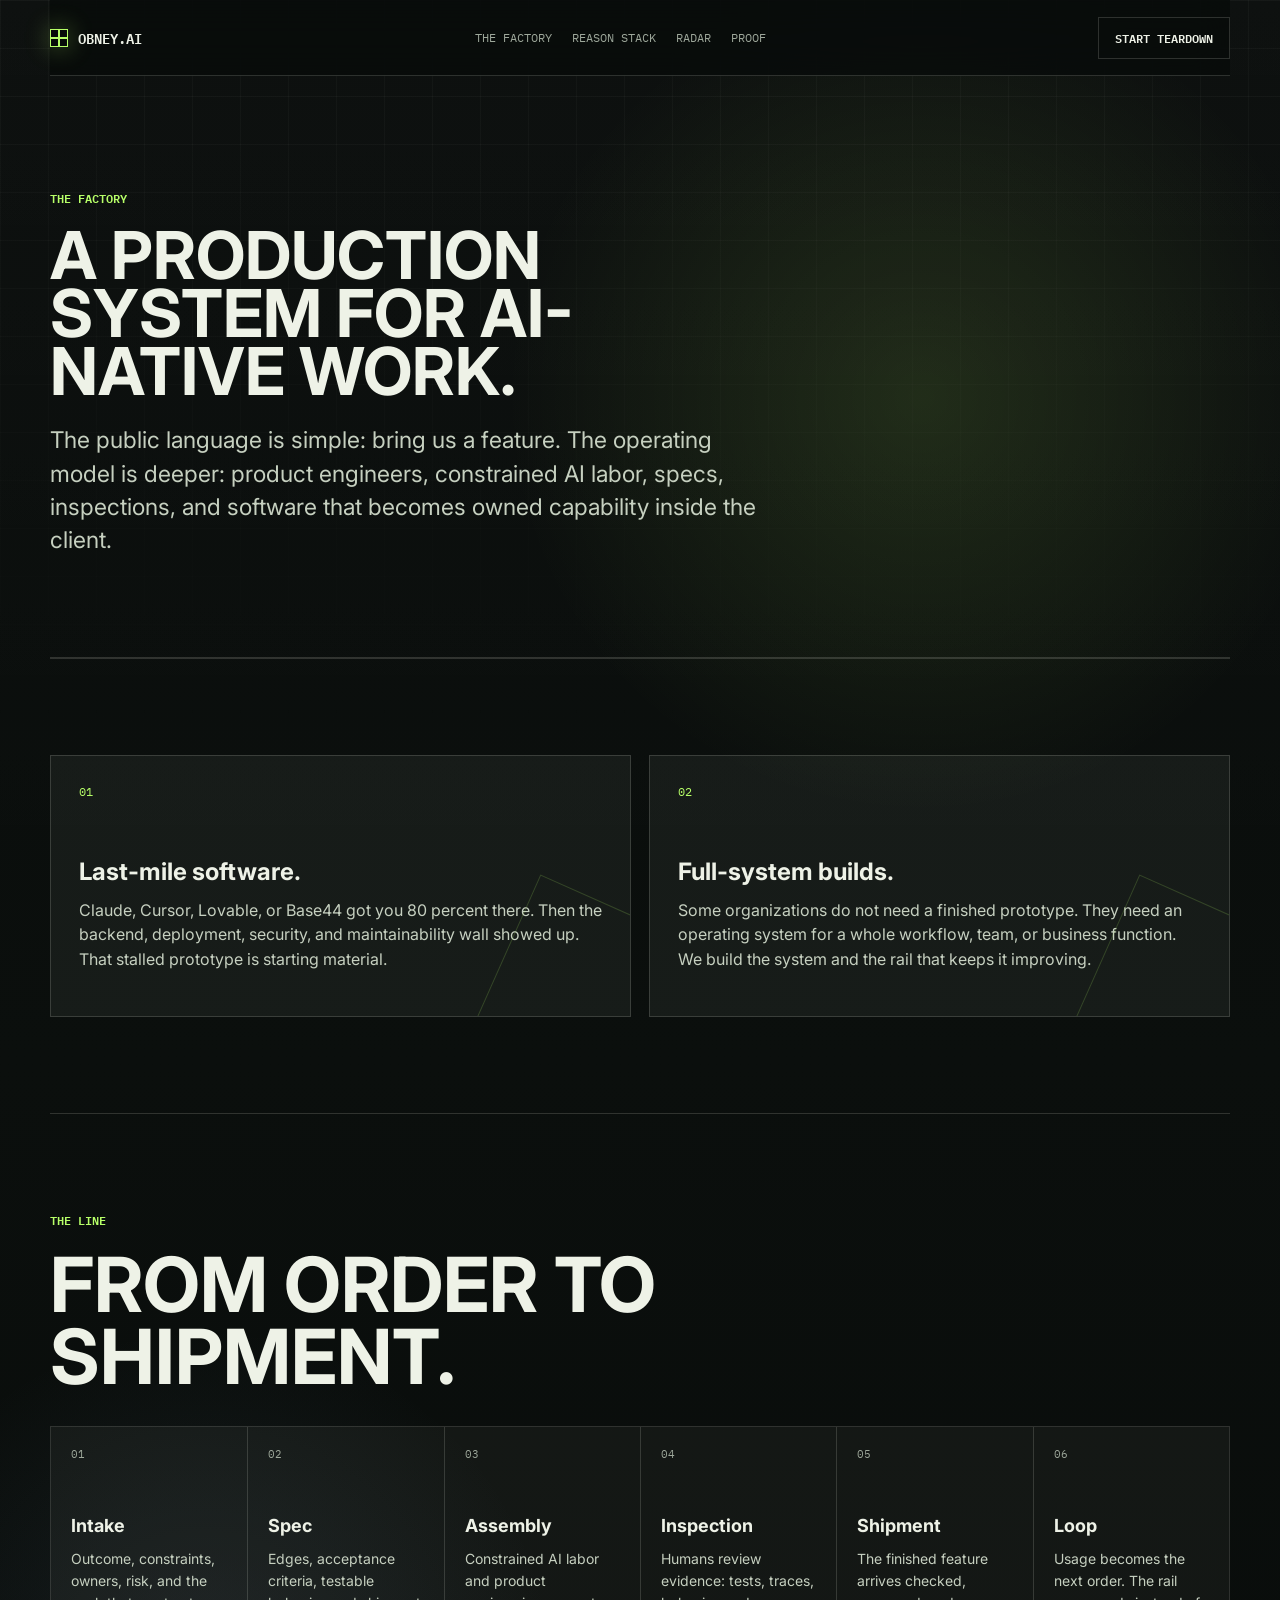
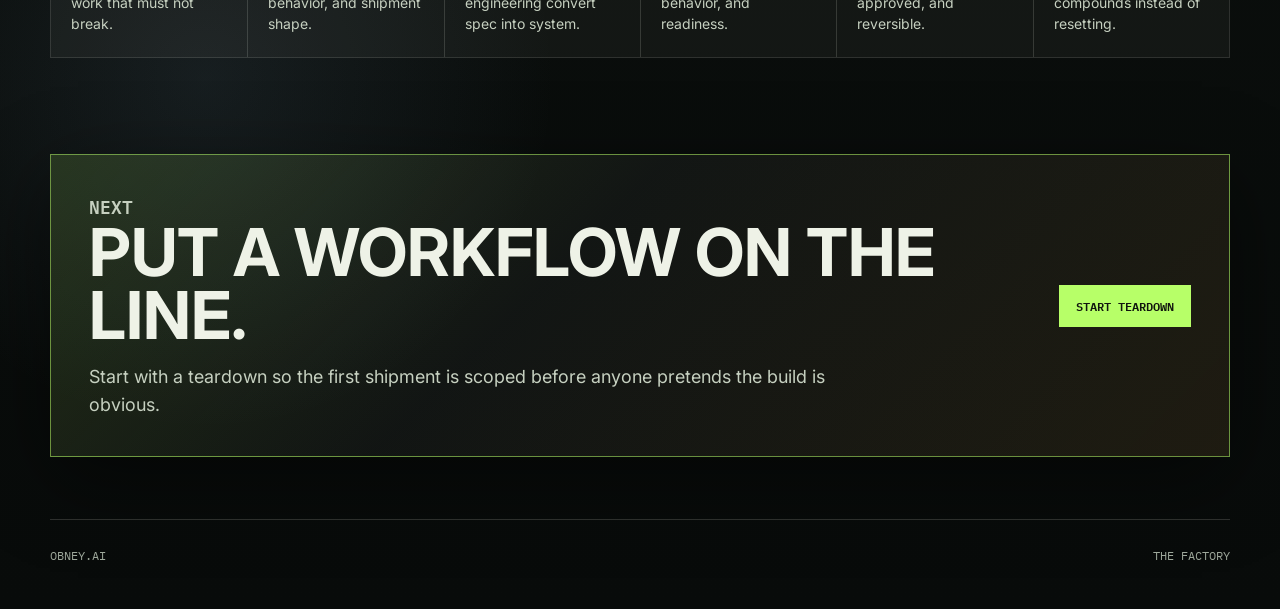
==== factory.html @ a2bb4587 "Convert concept into multipage Obney site" ====
<!doctype html>
<html lang="en">
  <head>
    <meta charset="utf-8">
    <meta name="viewport" content="width=device-width, initial-scale=1">
    <title>The Factory | obney.ai</title>
    <meta name="description" content="The obney.ai software factory turns prototypes and business intent into durable AI-native systems.">
    <meta name="theme-color" content="#0b0f0d">
    <link rel="preconnect" href="https://fonts.googleapis.com">
    <link rel="preconnect" href="https://fonts.gstatic.com" crossorigin>
    <link href="https://fonts.googleapis.com/css2?family=IBM+Plex+Mono:wght@400;500;600&family=Inter:wght@400;500;600;700;800&display=swap" rel="stylesheet">
    <link rel="stylesheet" href="styles.css">
  </head>
  <body>
    <div class="site-shell">
      <header class="nav" aria-label="Primary navigation">
        <a class="brand" href="index.html"><span class="brand-mark" aria-hidden="true"></span><span>obney.ai</span></a>
        <nav class="nav-links">
          <a href="factory.html">The Factory</a>
          <a href="reason-stack.html">Reason Stack</a>
          <a href="radar.html">Radar</a>
          <a href="proof.html">Proof</a>
        </nav>
        <a class="nav-cta" href="teardown.html">Start teardown</a>
      </header>

      <main>
        <section class="page-hero">
          <p class="eyebrow">The Factory</p>
          <h1>A production system for AI-native work.</h1>
          <p>
            The public language is simple: bring us a feature. The operating model
            is deeper: product engineers, constrained AI labor, specs, inspections,
            and software that becomes owned capability inside the client.
          </p>
        </section>

        <section class="section">
          <div class="split-grid">
            <article class="entry-panel">
              <span class="panel-index">01</span>
              <h3>Last-mile software.</h3>
              <p>
                Claude, Cursor, Lovable, or Base44 got you 80 percent there. Then
                the backend, deployment, security, and maintainability wall showed up.
                That stalled prototype is starting material.
              </p>
            </article>
            <article class="entry-panel">
              <span class="panel-index">02</span>
              <h3>Full-system builds.</h3>
              <p>
                Some organizations do not need a finished prototype. They need an
                operating system for a whole workflow, team, or business function.
                We build the system and the rail that keeps it improving.
              </p>
            </article>
          </div>
        </section>

        <section class="section">
          <div class="section-head">
            <p class="eyebrow">The line</p>
            <h2>From order to shipment.</h2>
          </div>
          <div class="process" aria-label="Software factory process">
            <div class="process-step"><span>01</span><h3>Intake</h3><p>Outcome, constraints, owners, risk, and the work that must not break.</p></div>
            <div class="process-step"><span>02</span><h3>Spec</h3><p>Edges, acceptance criteria, testable behavior, and shipment shape.</p></div>
            <div class="process-step"><span>03</span><h3>Assembly</h3><p>Constrained AI labor and product engineering convert spec into system.</p></div>
            <div class="process-step"><span>04</span><h3>Inspection</h3><p>Humans review evidence: tests, traces, behavior, and readiness.</p></div>
            <div class="process-step"><span>05</span><h3>Shipment</h3><p>The finished feature arrives checked, approved, and reversible.</p></div>
            <div class="process-step"><span>06</span><h3>Loop</h3><p>Usage becomes the next order. The rail compounds instead of resetting.</p></div>
          </div>
        </section>

        <section class="section teardown">
          <div>
            <p class="eyebrow">Next</p>
            <h2>Put a workflow on the line.</h2>
            <p>Start with a teardown so the first shipment is scoped before anyone pretends the build is obvious.</p>
          </div>
          <a class="button primary" href="teardown.html">Start teardown</a>
        </section>
      </main>
    </div>
    <footer class="footer"><span>obney.ai</span><span>The Factory</span></footer>
    <script src="script.js"></script>
  </body>
</html>
---- styles.css ----
:root {
  color-scheme: dark;
  --bg: #080b0a;
  --bg-2: #0d120f;
  --panel: rgba(238, 242, 231, 0.055);
  --panel-strong: rgba(238, 242, 231, 0.095);
  --line: rgba(238, 242, 231, 0.16);
  --line-bright: rgba(183, 255, 104, 0.52);
  --text: #eef2e7;
  --muted: #9ea89b;
  --soft: #c6d0c0;
  --acid: #b7ff68;
  --amber: #ffbe55;
  --steel: #86a9c8;
  --red: #ff6d5f;
  --shadow: 0 24px 80px rgba(0, 0, 0, 0.45);
}

* {
  box-sizing: border-box;
}

html {
  scroll-behavior: smooth;
}

body {
  margin: 0;
  background:
    radial-gradient(circle at 72% 18%, rgba(183, 255, 104, 0.12), transparent 26rem),
    radial-gradient(circle at 16% 76%, rgba(134, 169, 200, 0.11), transparent 22rem),
    linear-gradient(180deg, #080b0a 0%, #0b0f0d 48%, #080b0a 100%);
  color: var(--text);
  font-family: Inter, system-ui, -apple-system, BlinkMacSystemFont, "Segoe UI", sans-serif;
  letter-spacing: 0;
}

body::before {
  position: fixed;
  inset: 0;
  z-index: -2;
  content: "";
  background-image:
    linear-gradient(rgba(238, 242, 231, 0.04) 1px, transparent 1px),
    linear-gradient(90deg, rgba(238, 242, 231, 0.035) 1px, transparent 1px);
  background-size: 48px 48px;
  mask-image: linear-gradient(to bottom, black, transparent 84%);
}

body::after {
  position: fixed;
  inset: 0;
  z-index: -1;
  pointer-events: none;
  content: "";
  background: linear-gradient(rgba(255, 255, 255, 0.025), rgba(255, 255, 255, 0));
  mix-blend-mode: screen;
}

a {
  color: inherit;
  text-decoration: none;
}

.site-shell {
  width: min(1180px, calc(100% - 32px));
  margin: 0 auto;
}

.nav {
  position: sticky;
  top: 0;
  z-index: 20;
  display: grid;
  grid-template-columns: auto 1fr auto;
  align-items: center;
  gap: 24px;
  min-height: 76px;
  border-bottom: 1px solid var(--line);
  background: rgba(8, 11, 10, 0.82);
  backdrop-filter: blur(18px);
}

.brand,
.nav-links,
.nav-cta,
.button,
.eyebrow,
.signal-label,
.signal-value,
.panel-index,
.process-step span,
.stack-layer span,
.status,
.proof-metrics span,
.footer {
  font-family: "IBM Plex Mono", monospace;
}

.brand {
  display: inline-flex;
  align-items: center;
  gap: 10px;
  font-size: 14px;
  font-weight: 600;
  text-transform: uppercase;
}

.brand-mark {
  width: 18px;
  height: 18px;
  border: 1px solid var(--acid);
  background:
    linear-gradient(90deg, transparent 46%, var(--acid) 46% 54%, transparent 54%),
    linear-gradient(transparent 46%, var(--acid) 46% 54%, transparent 54%);
  box-shadow: 0 0 24px rgba(183, 255, 104, 0.38);
}

.nav-links {
  display: flex;
  justify-content: center;
  gap: 20px;
  color: var(--muted);
  font-size: 12px;
  text-transform: uppercase;
}

.nav-links a {
  transition: color 160ms ease;
}

.nav-links a:hover {
  color: var(--text);
}

.nav-cta,
.button {
  display: inline-flex;
  align-items: center;
  justify-content: center;
  min-height: 42px;
  padding: 0 16px;
  border: 1px solid var(--line);
  font-size: 12px;
  font-weight: 600;
  text-transform: uppercase;
  transition: transform 160ms ease, border-color 160ms ease, background 160ms ease;
}

.nav-cta:hover,
.button:hover {
  transform: translateY(-1px);
  border-color: rgba(183, 255, 104, 0.62);
}

.button.primary {
  background: var(--acid);
  color: #11150f;
  border-color: var(--acid);
}

.button.secondary {
  background: rgba(238, 242, 231, 0.04);
}

.hero {
  display: grid;
  grid-template-columns: minmax(0, 0.92fr) minmax(380px, 1.08fr);
  gap: 44px;
  min-height: calc(100vh - 76px);
  align-items: center;
  padding: 76px 0 54px;
}

.hero-copy {
  position: relative;
  z-index: 2;
}

.eyebrow {
  margin: 0 0 18px;
  color: var(--acid);
  font-size: 12px;
  font-weight: 600;
  letter-spacing: 0;
  text-transform: uppercase;
}

h1,
h2,
h3,
p {
  margin-top: 0;
}

h1 {
  max-width: 720px;
  margin-bottom: 24px;
  font-size: clamp(48px, 5.6vw, 66px);
  line-height: 0.88;
  letter-spacing: 0;
  text-transform: uppercase;
}

.hero-lede {
  max-width: 600px;
  color: var(--soft);
  font-size: clamp(18px, 2vw, 23px);
  line-height: 1.45;
}

.hero-actions {
  display: flex;
  flex-wrap: wrap;
  gap: 12px;
  margin: 34px 0 40px;
}

.signal-strip {
  display: grid;
  grid-template-columns: repeat(3, minmax(0, 1fr));
  border: 1px solid var(--line);
  background: rgba(8, 11, 10, 0.64);
  box-shadow: var(--shadow);
}

.signal-strip > div {
  min-width: 0;
  padding: 18px;
}

.signal-strip > div + div {
  border-left: 1px solid var(--line);
}

.signal-value {
  display: block;
  margin-bottom: 7px;
  color: var(--text);
  font-size: clamp(18px, 2.2vw, 26px);
  font-weight: 600;
}

.signal-label {
  display: block;
  color: var(--muted);
  font-size: 11px;
  text-transform: uppercase;
}

.hero-visual {
  position: relative;
  min-height: 620px;
  border: 1px solid var(--line);
  overflow: hidden;
  background:
    linear-gradient(135deg, rgba(238, 242, 231, 0.08), transparent 34%),
    radial-gradient(circle at 50% 50%, rgba(183, 255, 104, 0.08), transparent 34%),
    rgba(5, 8, 7, 0.72);
  box-shadow: var(--shadow);
}

#factory-canvas {
  display: block;
  width: 100%;
  height: 100%;
  min-height: 620px;
}

.visual-console {
  position: absolute;
  right: 16px;
  bottom: 16px;
  left: 16px;
  display: grid;
  grid-template-columns: repeat(3, minmax(0, 1fr));
  border: 1px solid rgba(238, 242, 231, 0.14);
  background: rgba(8, 11, 10, 0.78);
  backdrop-filter: blur(14px);
}

.console-row {
  min-width: 0;
  padding: 14px;
}

.console-row + .console-row {
  border-left: 1px solid rgba(238, 242, 231, 0.14);
}

.console-row span,
.console-row strong {
  display: block;
  overflow-wrap: anywhere;
}

.console-row span {
  margin-bottom: 7px;
  color: var(--acid);
  font-family: "IBM Plex Mono", monospace;
  font-size: 11px;
}

.console-row strong {
  color: var(--soft);
  font-size: 12px;
  font-weight: 500;
  line-height: 1.35;
}

.section {
  padding: 96px 0;
  border-top: 1px solid var(--line);
}

.page-hero {
  display: flex;
  min-height: 58vh;
  padding: 112px 0 76px;
  border-bottom: 1px solid var(--line);
  flex-direction: column;
  justify-content: center;
}

.page-hero h1 {
  width: min(940px, 100%);
}

.page-hero p:not(.eyebrow) {
  width: min(720px, 100%);
  color: var(--soft);
  font-size: clamp(18px, 2vw, 23px);
  line-height: 1.45;
}

.section.compact {
  padding: 58px 0;
}

.statement {
  width: min(980px, 100%);
  margin: 0;
  color: var(--text);
  font-size: clamp(30px, 5vw, 62px);
  font-weight: 750;
  line-height: 0.98;
  text-transform: uppercase;
}

.section-head {
  max-width: 760px;
  margin-bottom: 34px;
}

.section-head h2,
.teardown h2 {
  margin-bottom: 16px;
  font-size: clamp(36px, 6vw, 76px);
  line-height: 0.95;
  letter-spacing: 0;
  text-transform: uppercase;
}

.section-head p:not(.eyebrow),
.teardown p {
  color: var(--soft);
  font-size: 18px;
  line-height: 1.55;
}

.split-grid,
.stack-grid,
.proof-layout,
.page-grid,
.feature-grid {
  display: grid;
  grid-template-columns: repeat(2, minmax(0, 1fr));
  gap: 18px;
}

.entry-panel,
.process-step,
.principles article,
.radar-board article,
.proof-metrics div,
.page-card,
.feature-grid article {
  border: 1px solid var(--line);
  background: var(--panel);
}

.page-grid {
  grid-template-columns: repeat(4, minmax(0, 1fr));
}

.page-card,
.feature-grid article {
  display: block;
  min-height: 280px;
  padding: 24px;
  transition: transform 160ms ease, border-color 160ms ease, background 160ms ease;
}

.page-card:hover {
  transform: translateY(-2px);
  border-color: rgba(183, 255, 104, 0.52);
  background: var(--panel-strong);
}

.page-card span,
.feature-grid span {
  display: block;
  margin-bottom: 76px;
  color: var(--acid);
  font-family: "IBM Plex Mono", monospace;
  font-size: 11px;
}

.page-card h3,
.feature-grid h3 {
  margin-bottom: 12px;
  font-size: 24px;
}

.page-card p,
.feature-grid p {
  margin-bottom: 0;
  color: var(--soft);
  line-height: 1.55;
}

.feature-grid {
  grid-template-columns: repeat(3, minmax(0, 1fr));
}

.entry-panel {
  position: relative;
  min-height: 260px;
  padding: 28px;
  overflow: hidden;
}

.entry-panel::after {
  position: absolute;
  right: -40px;
  bottom: -58px;
  width: 170px;
  height: 170px;
  border: 1px solid rgba(183, 255, 104, 0.18);
  content: "";
  transform: rotate(24deg);
}

.panel-index {
  display: block;
  margin-bottom: 58px;
  color: var(--acid);
  font-size: 12px;
}

.entry-panel h3,
.process-step h3,
.principles h3,
.radar-board h3 {
  margin-bottom: 12px;
  font-size: 24px;
  letter-spacing: 0;
}

.entry-panel p,
.process-step p,
.principles p,
.radar-board p,
.proof-copy p {
  color: var(--soft);
  line-height: 1.55;
}

.process {
  display: grid;
  grid-template-columns: repeat(6, minmax(0, 1fr));
  margin-top: 18px;
  border: 1px solid var(--line);
}

.process-step {
  min-height: 230px;
  padding: 20px;
  border: 0;
  background: rgba(238, 242, 231, 0.045);
}

.process-step + .process-step {
  border-left: 1px solid var(--line);
}

.process-step span {
  display: block;
  margin-bottom: 54px;
  color: var(--muted);
  font-size: 11px;
}

.process-step h3 {
  font-size: 18px;
}

.process-step p {
  margin-bottom: 0;
  font-size: 14px;
}

.reason-section {
  position: relative;
}

.stack-rail {
  border: 1px solid var(--line);
  background: linear-gradient(180deg, rgba(183, 255, 104, 0.08), rgba(238, 242, 231, 0.035));
}

.stack-layer {
  display: grid;
  grid-template-columns: 160px 1fr;
  gap: 16px;
  min-height: 110px;
  padding: 22px;
  align-items: center;
}

.stack-layer + .stack-layer {
  border-top: 1px solid var(--line);
}

.stack-layer span {
  color: var(--acid);
  font-size: 11px;
  text-transform: uppercase;
}

.stack-layer strong {
  font-size: clamp(18px, 2vw, 25px);
  line-height: 1.12;
}

.principles {
  display: grid;
  gap: 18px;
}

.principles article {
  padding: 24px;
  background: var(--panel-strong);
}

.radar-board {
  display: grid;
  grid-template-columns: repeat(4, minmax(0, 1fr));
  border: 1px solid var(--line);
}

.radar-board article {
  min-height: 300px;
  padding: 24px;
  border: 0;
  background: rgba(238, 242, 231, 0.045);
}

.radar-board article + article {
  border-left: 1px solid var(--line);
}

.status {
  display: inline-flex;
  margin-bottom: 76px;
  padding: 6px 9px;
  border: 1px solid currentColor;
  font-size: 11px;
  text-transform: uppercase;
}

.status.adopt {
  color: var(--acid);
}

.status.trial {
  color: var(--steel);
}

.status.assess {
  color: var(--amber);
}

.status.hold {
  color: var(--red);
}

.proof-copy {
  padding-right: 28px;
}

.proof-copy p {
  font-size: 20px;
}

.proof-metrics {
  display: grid;
  gap: 14px;
}

.proof-metrics div {
  display: grid;
  grid-template-columns: 92px 1fr;
  gap: 18px;
  min-height: 92px;
  padding: 22px;
  align-items: center;
}

.proof-metrics span {
  color: var(--acid);
  font-size: 13px;
}

.proof-metrics strong {
  font-size: 24px;
  line-height: 1.05;
  text-transform: uppercase;
}

.teardown {
  display: grid;
  grid-template-columns: minmax(0, 1fr) auto;
  gap: 28px;
  align-items: center;
  margin-bottom: 62px;
  padding: 38px;
  border: 1px solid var(--line-bright);
  background:
    linear-gradient(135deg, rgba(183, 255, 104, 0.14), rgba(238, 242, 231, 0.045) 42%, rgba(255, 190, 85, 0.09));
  box-shadow: var(--shadow);
}

.teardown h2 {
  font-size: clamp(34px, 6vw, 66px);
}

.teardown p {
  max-width: 780px;
  margin-bottom: 0;
}

.footer {
  display: flex;
  justify-content: space-between;
  gap: 20px;
  width: min(1180px, calc(100% - 32px));
  margin: 0 auto;
  padding: 28px 0 46px;
  color: var(--muted);
  border-top: 1px solid var(--line);
  font-size: 12px;
  text-transform: uppercase;
}

@media (max-width: 980px) {
  .nav {
    grid-template-columns: 1fr auto;
  }

  .nav-links {
    display: none;
  }

  .hero {
    grid-template-columns: 1fr;
    min-height: auto;
    padding-top: 62px;
  }

  .hero-visual {
    min-height: 560px;
  }

  #factory-canvas {
    min-height: 560px;
  }

  .process,
  .radar-board {
    grid-template-columns: repeat(2, minmax(0, 1fr));
  }

  .process-step {
    border-top: 1px solid var(--line);
  }

  .process-step + .process-step,
  .radar-board article + article {
    border-left: 0;
  }

  .process-step:nth-child(1),
  .process-step:nth-child(2) {
    border-top: 0;
  }

  .process-step:nth-child(even),
  .radar-board article:nth-child(even) {
    border-left: 1px solid var(--line);
  }
}

@media (max-width: 720px) {
  .site-shell,
  .footer {
    width: min(100% - 22px, 1180px);
  }

  .nav {
    min-height: 66px;
    gap: 12px;
  }

  .nav-cta {
    min-height: 38px;
    padding: 0 10px;
    font-size: 10px;
  }

  .hero {
    gap: 28px;
    padding: 44px 0 34px;
  }

  h1 {
    font-size: clamp(44px, 15vw, 70px);
  }

  .hero-lede,
  .section-head p:not(.eyebrow),
  .teardown p,
  .proof-copy p {
    font-size: 16px;
  }

  .hero-actions {
    display: grid;
  }

  .signal-strip,
  .split-grid,
  .stack-grid,
  .proof-layout,
  .page-grid,
  .feature-grid,
  .teardown,
  .footer {
    grid-template-columns: 1fr;
  }

  .page-hero {
    min-height: auto;
    padding: 70px 0 54px;
  }

  .signal-strip > div + div {
    border-top: 1px solid var(--line);
    border-left: 0;
  }

  .hero-visual {
    min-height: 480px;
  }

  #factory-canvas {
    min-height: 480px;
  }

  .visual-console {
    grid-template-columns: 1fr;
  }

  .console-row + .console-row {
    border-top: 1px solid rgba(238, 242, 231, 0.14);
    border-left: 0;
  }

  .section {
    padding: 72px 0;
  }

  .statement {
    font-size: clamp(29px, 11vw, 48px);
  }

  .process,
  .radar-board {
    grid-template-columns: 1fr;
  }

  .process-step,
  .process-step:nth-child(2),
  .radar-board article {
    border-top: 1px solid var(--line);
  }

  .process-step:first-child,
  .radar-board article:first-child {
    border-top: 0;
  }

  .process-step:nth-child(even),
  .radar-board article:nth-child(even) {
    border-left: 0;
  }

  .stack-layer,
  .proof-metrics div {
    grid-template-columns: 1fr;
  }

  .proof-copy {
    padding-right: 0;
  }

  .teardown {
    padding: 24px;
  }
}

@media (prefers-reduced-motion: reduce) {
  html {
    scroll-behavior: auto;
  }

  *,
  *::before,
  *::after {
    animation-duration: 0.01ms !important;
    animation-iteration-count: 1 !important;
    transition-duration: 0.01ms !important;
  }
}
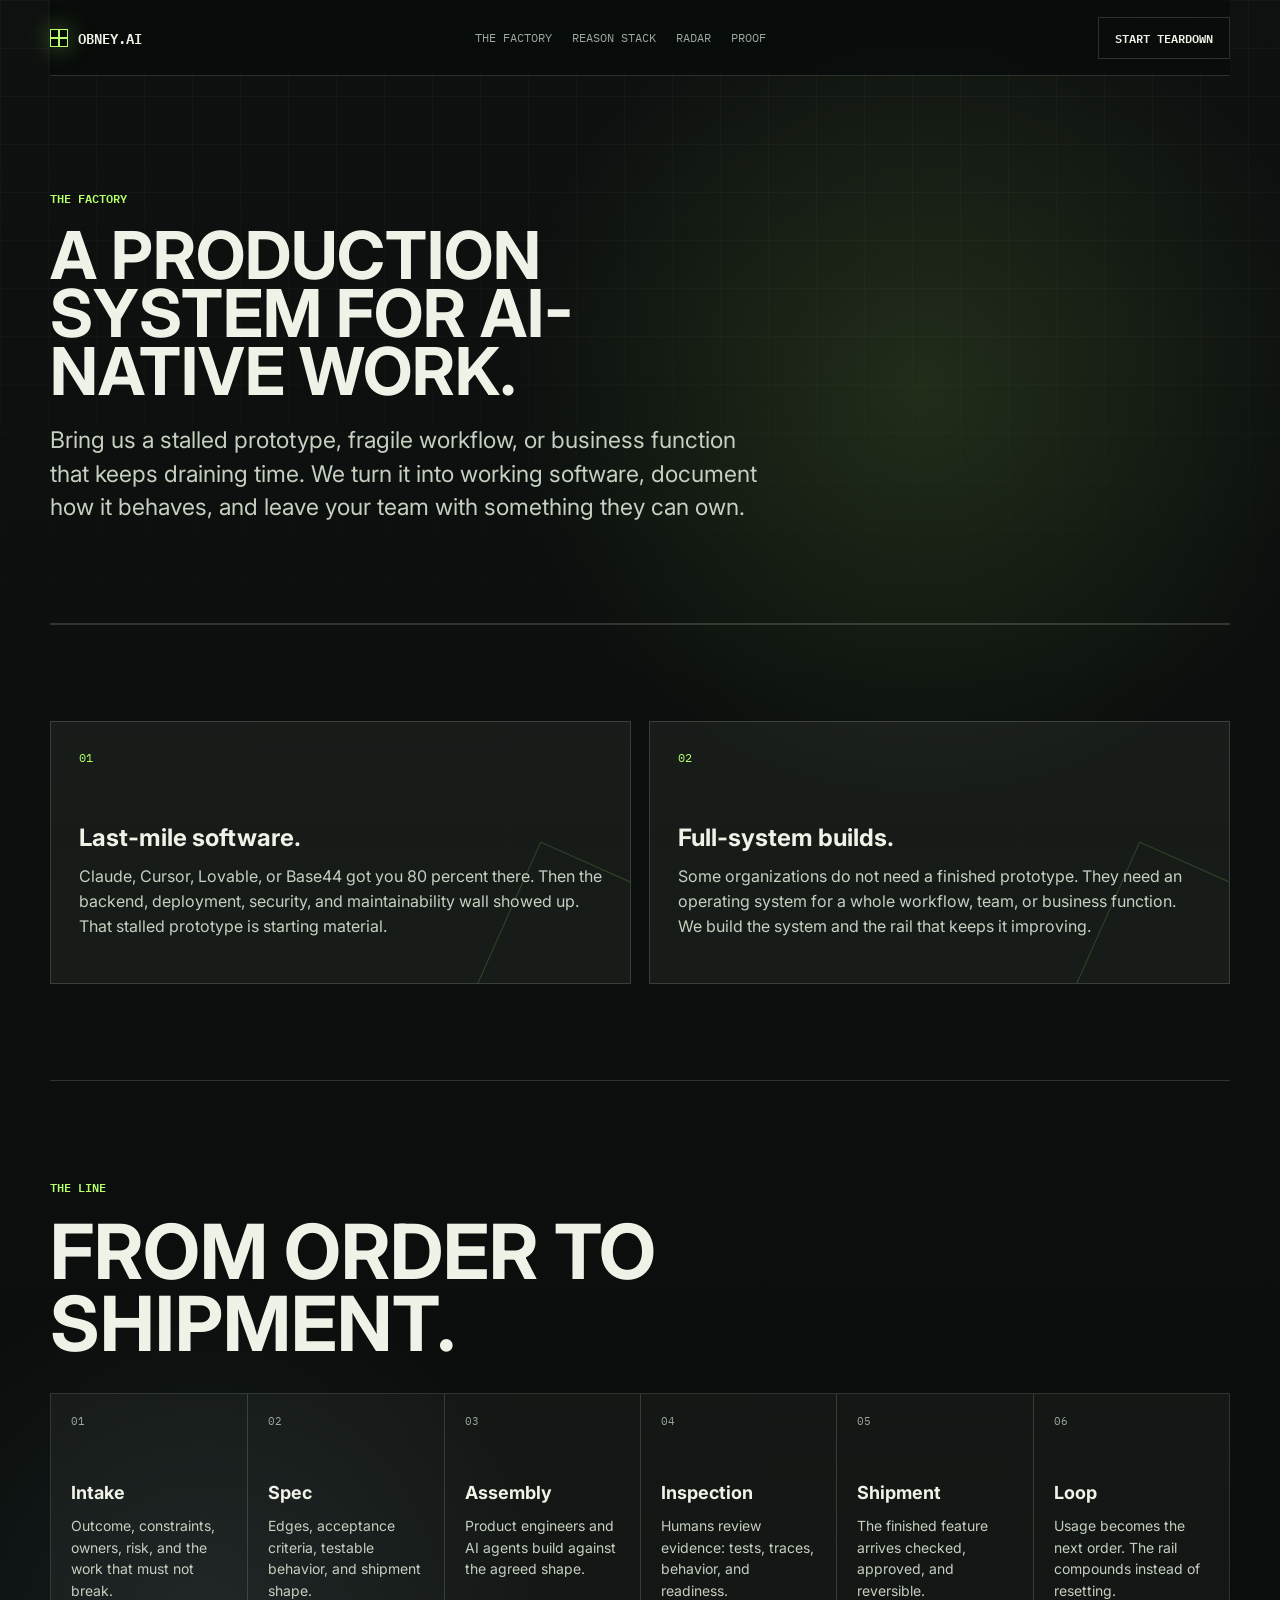
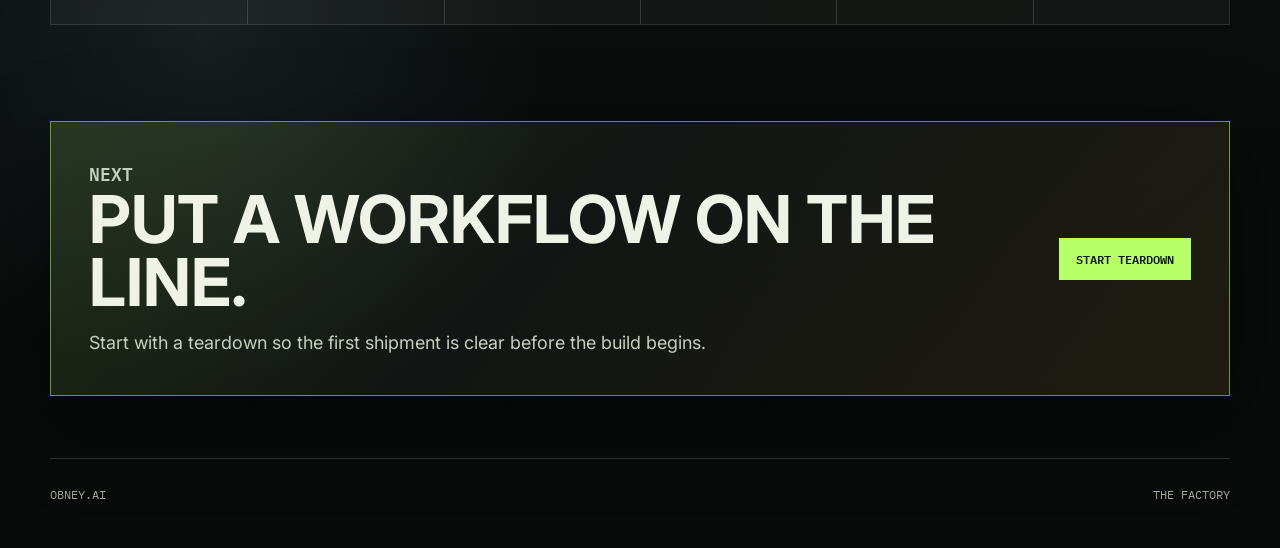
==== commit cec52ca8: "Clarify site copy" ====
--- a/factory.html
+++ b/factory.html
@@ -4,7 +4,7 @@
     <meta charset="utf-8">
     <meta name="viewport" content="width=device-width, initial-scale=1">
     <title>The Factory | obney.ai</title>
-    <meta name="description" content="The obney.ai software factory turns prototypes and business intent into durable AI-native systems.">
+    <meta name="description" content="The obney.ai software factory turns stalled prototypes and workflows into durable AI-native systems.">
     <meta name="theme-color" content="#0b0f0d">
     <link rel="preconnect" href="https://fonts.googleapis.com">
     <link rel="preconnect" href="https://fonts.gstatic.com" crossorigin>
@@ -29,9 +29,9 @@
           <p class="eyebrow">The Factory</p>
           <h1>A production system for AI-native work.</h1>
           <p>
-            The public language is simple: bring us a feature. The operating model
-            is deeper: product engineers, constrained AI labor, specs, inspections,
-            and software that becomes owned capability inside the client.
+            Bring us a stalled prototype, fragile workflow, or business function that
+            keeps draining time. We turn it into working software, document how it
+            behaves, and leave your team with something they can own.
           </p>
         </section>
 
@@ -66,7 +66,7 @@
           <div class="process" aria-label="Software factory process">
             <div class="process-step"><span>01</span><h3>Intake</h3><p>Outcome, constraints, owners, risk, and the work that must not break.</p></div>
             <div class="process-step"><span>02</span><h3>Spec</h3><p>Edges, acceptance criteria, testable behavior, and shipment shape.</p></div>
-            <div class="process-step"><span>03</span><h3>Assembly</h3><p>Constrained AI labor and product engineering convert spec into system.</p></div>
+            <div class="process-step"><span>03</span><h3>Assembly</h3><p>Product engineers and AI agents build against the agreed shape.</p></div>
             <div class="process-step"><span>04</span><h3>Inspection</h3><p>Humans review evidence: tests, traces, behavior, and readiness.</p></div>
             <div class="process-step"><span>05</span><h3>Shipment</h3><p>The finished feature arrives checked, approved, and reversible.</p></div>
             <div class="process-step"><span>06</span><h3>Loop</h3><p>Usage becomes the next order. The rail compounds instead of resetting.</p></div>
@@ -77,7 +77,7 @@
           <div>
             <p class="eyebrow">Next</p>
             <h2>Put a workflow on the line.</h2>
-            <p>Start with a teardown so the first shipment is scoped before anyone pretends the build is obvious.</p>
+            <p>Start with a teardown so the first shipment is clear before the build begins.</p>
           </div>
           <a class="button primary" href="teardown.html">Start teardown</a>
         </section>
--- a/styles.css
+++ b/styles.css
@@ -196,7 +196,7 @@
 h1 {
   max-width: 720px;
   margin-bottom: 24px;
-  font-size: clamp(48px, 5.6vw, 66px);
+  font-size: 66px;
   line-height: 0.88;
   letter-spacing: 0;
   text-transform: uppercase;
@@ -205,7 +205,7 @@
 .hero-lede {
   max-width: 600px;
   color: var(--soft);
-  font-size: clamp(18px, 2vw, 23px);
+  font-size: 23px;
   line-height: 1.45;
 }
 
@@ -237,7 +237,7 @@
   display: block;
   margin-bottom: 7px;
   color: var(--text);
-  font-size: clamp(18px, 2.2vw, 26px);
+  font-size: 26px;
   font-weight: 600;
 }
 
@@ -329,7 +329,7 @@
 .page-hero p:not(.eyebrow) {
   width: min(720px, 100%);
   color: var(--soft);
-  font-size: clamp(18px, 2vw, 23px);
+  font-size: 23px;
   line-height: 1.45;
 }
 
@@ -341,7 +341,7 @@
   width: min(980px, 100%);
   margin: 0;
   color: var(--text);
-  font-size: clamp(30px, 5vw, 62px);
+  font-size: 62px;
   font-weight: 750;
   line-height: 0.98;
   text-transform: uppercase;
@@ -355,7 +355,7 @@
 .section-head h2,
 .teardown h2 {
   margin-bottom: 16px;
-  font-size: clamp(36px, 6vw, 76px);
+  font-size: 76px;
   line-height: 0.95;
   letter-spacing: 0;
   text-transform: uppercase;
@@ -539,7 +539,7 @@
 }
 
 .stack-layer strong {
-  font-size: clamp(18px, 2vw, 25px);
+  font-size: 25px;
   line-height: 1.12;
 }
 
@@ -642,7 +642,7 @@
 }
 
 .teardown h2 {
-  font-size: clamp(34px, 6vw, 66px);
+  font-size: 66px;
 }
 
 .teardown p {
@@ -714,27 +714,67 @@
 @media (max-width: 720px) {
   .site-shell,
   .footer {
-    width: min(100% - 22px, 1180px);
+    width: min(100% - 28px, 1180px);
   }
 
   .nav {
-    min-height: 66px;
-    gap: 12px;
+    display: grid;
+    grid-template-columns: minmax(0, 1fr) auto;
+    gap: 10px 12px;
+    min-height: 0;
+    padding: 12px 0 10px;
   }
 
   .nav-cta {
-    min-height: 38px;
-    padding: 0 10px;
+    min-height: 36px;
+    padding: 0 9px;
+    font-size: 10px;
+    white-space: nowrap;
+  }
+
+  .brand {
+    min-width: 0;
+    font-size: 12px;
+  }
+
+  .brand-mark {
+    width: 15px;
+    height: 15px;
+    flex: 0 0 auto;
+  }
+
+  .nav-links {
+    display: flex;
+    grid-column: 1 / -1;
+    justify-content: flex-start;
+    gap: 8px;
+    overflow-x: auto;
+    padding: 2px 0 4px;
+    scrollbar-width: none;
+  }
+
+  .nav-links::-webkit-scrollbar {
+    display: none;
+  }
+
+  .nav-links a {
+    flex: 0 0 auto;
+    min-height: 34px;
+    padding: 10px 11px;
+    border: 1px solid rgba(238, 242, 231, 0.12);
+    background: rgba(238, 242, 231, 0.035);
     font-size: 10px;
   }
 
   .hero {
     gap: 28px;
-    padding: 44px 0 34px;
+    padding: 34px 0 32px;
   }
 
   h1 {
-    font-size: clamp(44px, 15vw, 70px);
+    font-size: 48px;
+    line-height: 0.94;
+    overflow-wrap: anywhere;
   }
 
   .hero-lede,
@@ -746,6 +786,11 @@
 
   .hero-actions {
     display: grid;
+  }
+
+  .button {
+    width: 100%;
+    min-height: 46px;
   }
 
   .signal-strip,
@@ -770,15 +815,23 @@
   }
 
   .hero-visual {
-    min-height: 480px;
+    min-height: 390px;
+    aspect-ratio: 0.82;
   }
 
   #factory-canvas {
-    min-height: 480px;
+    min-height: 390px;
   }
 
   .visual-console {
     grid-template-columns: 1fr;
+    right: 10px;
+    bottom: 10px;
+    left: 10px;
+  }
+
+  .console-row {
+    padding: 10px 12px;
   }
 
   .console-row + .console-row {
@@ -787,11 +840,22 @@
   }
 
   .section {
-    padding: 72px 0;
+    padding: 58px 0;
   }
 
   .statement {
-    font-size: clamp(29px, 11vw, 48px);
+    font-size: 42px;
+    line-height: 1.02;
+  }
+
+  .section-head {
+    margin-bottom: 24px;
+  }
+
+  .section-head h2,
+  .teardown h2 {
+    font-size: 46px;
+    line-height: 1;
   }
 
   .process,
@@ -826,6 +890,80 @@
 
   .teardown {
     padding: 24px;
+  }
+
+  .page-card,
+  .feature-grid article,
+  .entry-panel,
+  .radar-board article {
+    min-height: 0;
+    padding: 20px;
+  }
+
+  .page-card span,
+  .feature-grid span,
+  .panel-index,
+  .status {
+    margin-bottom: 38px;
+  }
+
+  .process-step {
+    min-height: 0;
+    padding: 18px;
+  }
+
+  .process-step span {
+    margin-bottom: 34px;
+  }
+
+  .stack-layer {
+    min-height: 0;
+    padding: 18px;
+  }
+
+  .proof-metrics div {
+    min-height: 0;
+    gap: 10px;
+    padding: 18px;
+  }
+
+  .footer {
+    flex-direction: column;
+    padding: 22px 0 34px;
+  }
+}
+
+@media (max-width: 420px) {
+  .site-shell,
+  .footer {
+    width: min(100% - 22px, 1180px);
+  }
+
+  .nav-cta {
+    max-width: 132px;
+    white-space: normal;
+    line-height: 1.1;
+  }
+
+  h1 {
+    font-size: 38px;
+  }
+
+  .statement {
+    font-size: 34px;
+  }
+
+  .section-head h2,
+  .teardown h2 {
+    font-size: 36px;
+  }
+
+  .hero-visual {
+    min-height: 360px;
+  }
+
+  #factory-canvas {
+    min-height: 360px;
   }
 }
 
